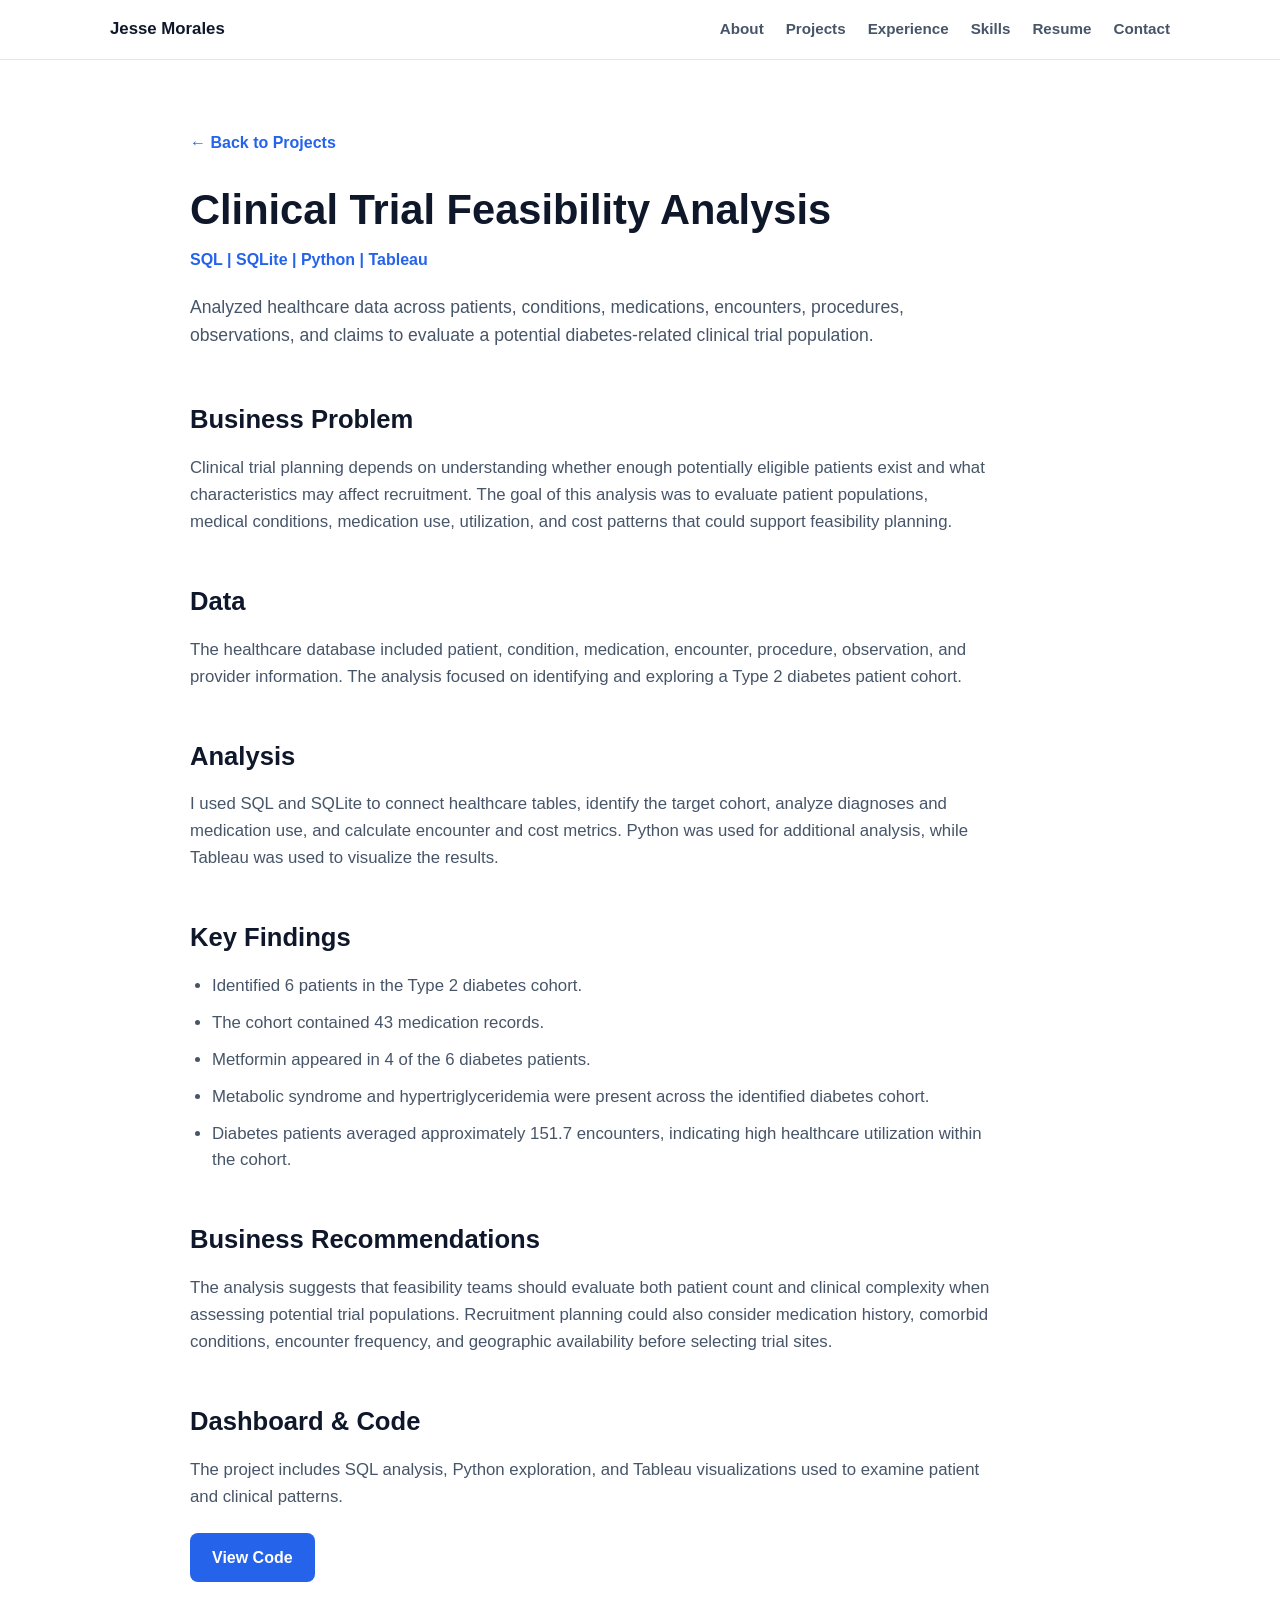
==== clinical-trial.html @ f99b3beb "Create clinical-trial.html" ====
<!DOCTYPE html>
<html lang="en">

<head>
  <meta charset="UTF-8">
  <meta name="viewport" content="width=device-width, initial-scale=1.0">

  <title>Clinical Trial Feasibility Analysis | Jesse Morales</title>

  <link rel="stylesheet" href="style.css">
</head>

<body>

  <nav class="navbar">
    <div class="nav-container">

      <a href="index.html" class="nav-logo">Jesse Morales</a>

      <div class="nav-links">
        <a href="index.html#about">About</a>
        <a href="index.html#projects">Projects</a>
        <a href="index.html#experience">Experience</a>
        <a href="index.html#skills">Skills</a>
        <a href="index.html#resume">Resume</a>
        <a href="index.html#contact">Contact</a>
      </div>

    </div>
  </nav>


  <section class="case-study">

    <div class="section-container">

      <a href="index.html#projects" class="back-link">
        ← Back to Projects
      </a>

      <h1>Clinical Trial Feasibility Analysis</h1>

      <p class="case-study-tools">
        SQL | SQLite | Python | Tableau
      </p>

      <p class="case-study-summary">
        Analyzed healthcare data across patients, conditions, medications,
        encounters, procedures, observations, and claims to evaluate a potential
        diabetes-related clinical trial population.
      </p>


      <div class="case-section">
        <h2>Business Problem</h2>

        <p>
          Clinical trial planning depends on understanding whether enough
          potentially eligible patients exist and what characteristics may
          affect recruitment. The goal of this analysis was to evaluate patient
          populations, medical conditions, medication use, utilization, and
          cost patterns that could support feasibility planning.
        </p>
      </div>


      <div class="case-section">
        <h2>Data</h2>

        <p>
          The healthcare database included patient, condition, medication,
          encounter, procedure, observation, and provider information.
          The analysis focused on identifying and exploring a Type 2 diabetes
          patient cohort.
        </p>
      </div>


      <div class="case-section">
        <h2>Analysis</h2>

        <p>
          I used SQL and SQLite to connect healthcare tables, identify the
          target cohort, analyze diagnoses and medication use, and calculate
          encounter and cost metrics. Python was used for additional analysis,
          while Tableau was used to visualize the results.
        </p>
      </div>


      <div class="case-section">
        <h2>Key Findings</h2>

        <ul>
          <li>
            Identified 6 patients in the Type 2 diabetes cohort.
          </li>

          <li>
            The cohort contained 43 medication records.
          </li>

          <li>
            Metformin appeared in 4 of the 6 diabetes patients.
          </li>

          <li>
            Metabolic syndrome and hypertriglyceridemia were present across
            the identified diabetes cohort.
          </li>

          <li>
            Diabetes patients averaged approximately 151.7 encounters,
            indicating high healthcare utilization within the cohort.
          </li>
        </ul>
      </div>


      <div class="case-section">
        <h2>Business Recommendations</h2>

        <p>
          The analysis suggests that feasibility teams should evaluate both
          patient count and clinical complexity when assessing potential trial
          populations. Recruitment planning could also consider medication
          history, comorbid conditions, encounter frequency, and geographic
          availability before selecting trial sites.
        </p>
      </div>


      <div class="case-section">
        <h2>Dashboard & Code</h2>

        <p>
          The project includes SQL analysis, Python exploration, and Tableau
          visualizations used to examine patient and clinical patterns.
        </p>

        <div class="case-buttons">

          <a href="https://github.com/jessemorales0216/clinical-trial-feasibility-analysis"
             target="_blank"
             class="button primary-button">
            View Code
          </a>

        </div>
      </div>

    </div>

  </section>

</body>
</html>
---- style.css ----
* {
  margin: 0;
  padding: 0;
  box-sizing: border-box;
}

body {
  font-family: Arial, sans-serif;
  background-color: #f8fafc;
  color: #1e293b;
  line-height: 1.6;
}

.hero {
  min-height: 100vh;
  display: flex;
  align-items: center;
  justify-content: center;
  padding: 40px 20px;
}

.hero-content {
  max-width: 850px;
  text-align: center;
}

.hero h1 {
  font-size: 3.5rem;
  margin-bottom: 10px;
  color: #0f172a;
}

.hero h2 {
  font-size: 1.8rem;
  margin-bottom: 18px;
  font-weight: 500;
  color: #2563eb;
}

.skills-line {
  font-size: 1.05rem;
  font-weight: 600;
  margin-bottom: 25px;
  color: #475569;
}

.hero-description {
  max-width: 700px;
  margin: 0 auto 30px;
  font-size: 1.1rem;
  color: #475569;
}

.hero-buttons {
  display: flex;
  justify-content: center;
  gap: 15px;
  flex-wrap: wrap;
}

.button {
  display: inline-block;
  padding: 12px 22px;
  border-radius: 8px;
  text-decoration: none;
  font-weight: 600;
  transition: 0.2s ease;
}

.primary-button {
  background-color: #2563eb;
  color: white;
}

.primary-button:hover {
  background-color: #1d4ed8;
}

.secondary-button {
  border: 1px solid #cbd5e1;
  color: #1e293b;
  background-color: white;
}

.secondary-button:hover {
  background-color: #f1f5f9;
}

@media (max-width: 600px) {
  .hero h1 {
    font-size: 2.5rem;
  }

  .hero h2 {
    font-size: 1.4rem;
  }

  .hero-description {
    font-size: 1rem;
  }
}
.about {
  background-color: #ffffff;
  padding: 90px 20px;
}

.section-container {
  max-width: 900px;
  margin: 0 auto;
}

.about h2 {
  font-size: 2rem;
  margin-bottom: 25px;
  color: #0f172a;
}

.about p {
  font-size: 1.05rem;
  color: #475569;
  margin-bottom: 18px;
}

.projects {
  background-color: #f8fafc;
  padding: 90px 20px;
}

.projects h2 {
  font-size: 2rem;
  margin-bottom: 15px;
  color: #0f172a;
}

.section-intro {
  max-width: 700px;
  color: #64748b;
  margin-bottom: 40px;
  font-size: 1.05rem;
}

.project-grid {
  display: grid;
  grid-template-columns: repeat(2, 1fr);
  gap: 24px;
}

.project-card {
  background-color: #ffffff;
  border: 1px solid #e2e8f0;
  border-radius: 12px;
  padding: 28px;
  box-shadow: 0 4px 14px rgba(15, 23, 42, 0.05);
}

.project-card h3 {
  font-size: 1.3rem;
  color: #0f172a;
  margin-bottom: 10px;
}

.project-tools {
  color: #2563eb;
  font-weight: 600;
  margin-bottom: 16px;
}

.project-card p {
  color: #475569;
  margin-bottom: 18px;
}

.project-link {
  color: #2563eb;
  text-decoration: none;
  font-weight: 600;
}

.project-link:hover {
  text-decoration: underline;
}

@media (max-width: 750px) {
  .project-grid {
    grid-template-columns: 1fr;
  }
}
.experience {
  background-color: #ffffff;
  padding: 90px 20px;
}

.experience h2 {
  font-size: 2rem;
  margin-bottom: 35px;
  color: #0f172a;
}

.experience-item {
  margin-bottom: 40px;
}

.experience-item:last-child {
  margin-bottom: 0;
}

.experience-item h3 {
  font-size: 1.3rem;
  color: #0f172a;
  margin-bottom: 4px;
}

.experience-company {
  color: #2563eb;
  font-weight: 600;
  margin-bottom: 15px;
}

.experience-item ul {
  padding-left: 20px;
}

.experience-item li {
  color: #475569;
  margin-bottom: 10px;
}

.skills {
  background-color: #f8fafc;
  padding: 90px 20px;
}

.skills h2 {
  font-size: 2rem;
  margin-bottom: 35px;
  color: #0f172a;
}

.skills-grid {
  display: grid;
  grid-template-columns: repeat(3, 1fr);
  gap: 24px;
}

.skills-card {
  background-color: #ffffff;
  border: 1px solid #e2e8f0;
  border-radius: 12px;
  padding: 24px;
  box-shadow: 0 4px 14px rgba(15, 23, 42, 0.04);
}

.skills-card h3 {
  font-size: 1.15rem;
  color: #0f172a;
  margin-bottom: 10px;
}

.skills-card p {
  color: #475569;
}
.resume {
  background-color: #ffffff;
  padding: 90px 20px;
}

.resume h2 {
  font-size: 2rem;
  margin-bottom: 15px;
  color: #0f172a;
}

.resume p {
  max-width: 650px;
  color: #475569;
  margin-bottom: 25px;
  font-size: 1.05rem;
}

.resume-buttons {
  display: flex;
  gap: 15px;
  flex-wrap: wrap;
}

.contact {
  background-color: #f8fafc;
  padding: 90px 20px;
}

.contact h2 {
  font-size: 2rem;
  margin-bottom: 15px;
  color: #0f172a;
}

.contact p {
  max-width: 650px;
  color: #475569;
  margin-bottom: 25px;
  font-size: 1.05rem;
}

.contact-links {
  display: flex;
  gap: 15px;
  flex-wrap: wrap;
}

.navbar {
  position: sticky;
  top: 0;
  z-index: 1000;
  background-color: rgba(255, 255, 255, 0.96);
  border-bottom: 1px solid #e2e8f0;
}

.nav-container {
  max-width: 1100px;
  margin: 0 auto;
  padding: 16px 20px;
  display: flex;
  justify-content: space-between;
  align-items: center;
}

.nav-logo {
  text-decoration: none;
  font-weight: 700;
  color: #0f172a;
  font-size: 1.05rem;
}

.nav-links {
  display: flex;
  gap: 22px;
}

.nav-links a {
  text-decoration: none;
  color: #475569;
  font-weight: 600;
  font-size: 0.95rem;
}

.nav-links a:hover {
  color: #2563eb;
}

html {
  scroll-behavior: smooth;
}

@media (max-width: 750px) {
  .nav-container {
    flex-direction: column;
    gap: 10px;
  }

  .nav-links {
    gap: 12px;
    flex-wrap: wrap;
    justify-content: center;
  }
}
.case-study {
  background-color: #ffffff;
  padding: 70px 20px 100px;
}

.back-link {
  display: inline-block;
  margin-bottom: 30px;
  color: #2563eb;
  text-decoration: none;
  font-weight: 600;
}

.back-link:hover {
  text-decoration: underline;
}

.case-study h1 {
  font-size: 2.6rem;
  line-height: 1.2;
  color: #0f172a;
  margin-bottom: 12px;
}

.case-study-tools {
  color: #2563eb;
  font-weight: 600;
  margin-bottom: 20px;
}

.case-study-summary {
  max-width: 760px;
  font-size: 1.1rem;
  color: #475569;
  margin-bottom: 50px;
}

.case-section {
  max-width: 800px;
  margin-bottom: 45px;
}

.case-section h2 {
  font-size: 1.6rem;
  color: #0f172a;
  margin-bottom: 15px;
}

.case-section p,
.case-section li {
  color: #475569;
  font-size: 1.05rem;
}

.case-section ul {
  padding-left: 22px;
}

.case-section li {
  margin-bottom: 10px;
}

.case-buttons {
  margin-top: 22px;
}

@media (max-width: 600px) {
  .case-study h1 {
    font-size: 2rem;
  }

  .case-study {
    padding-top: 50px;
  }
}
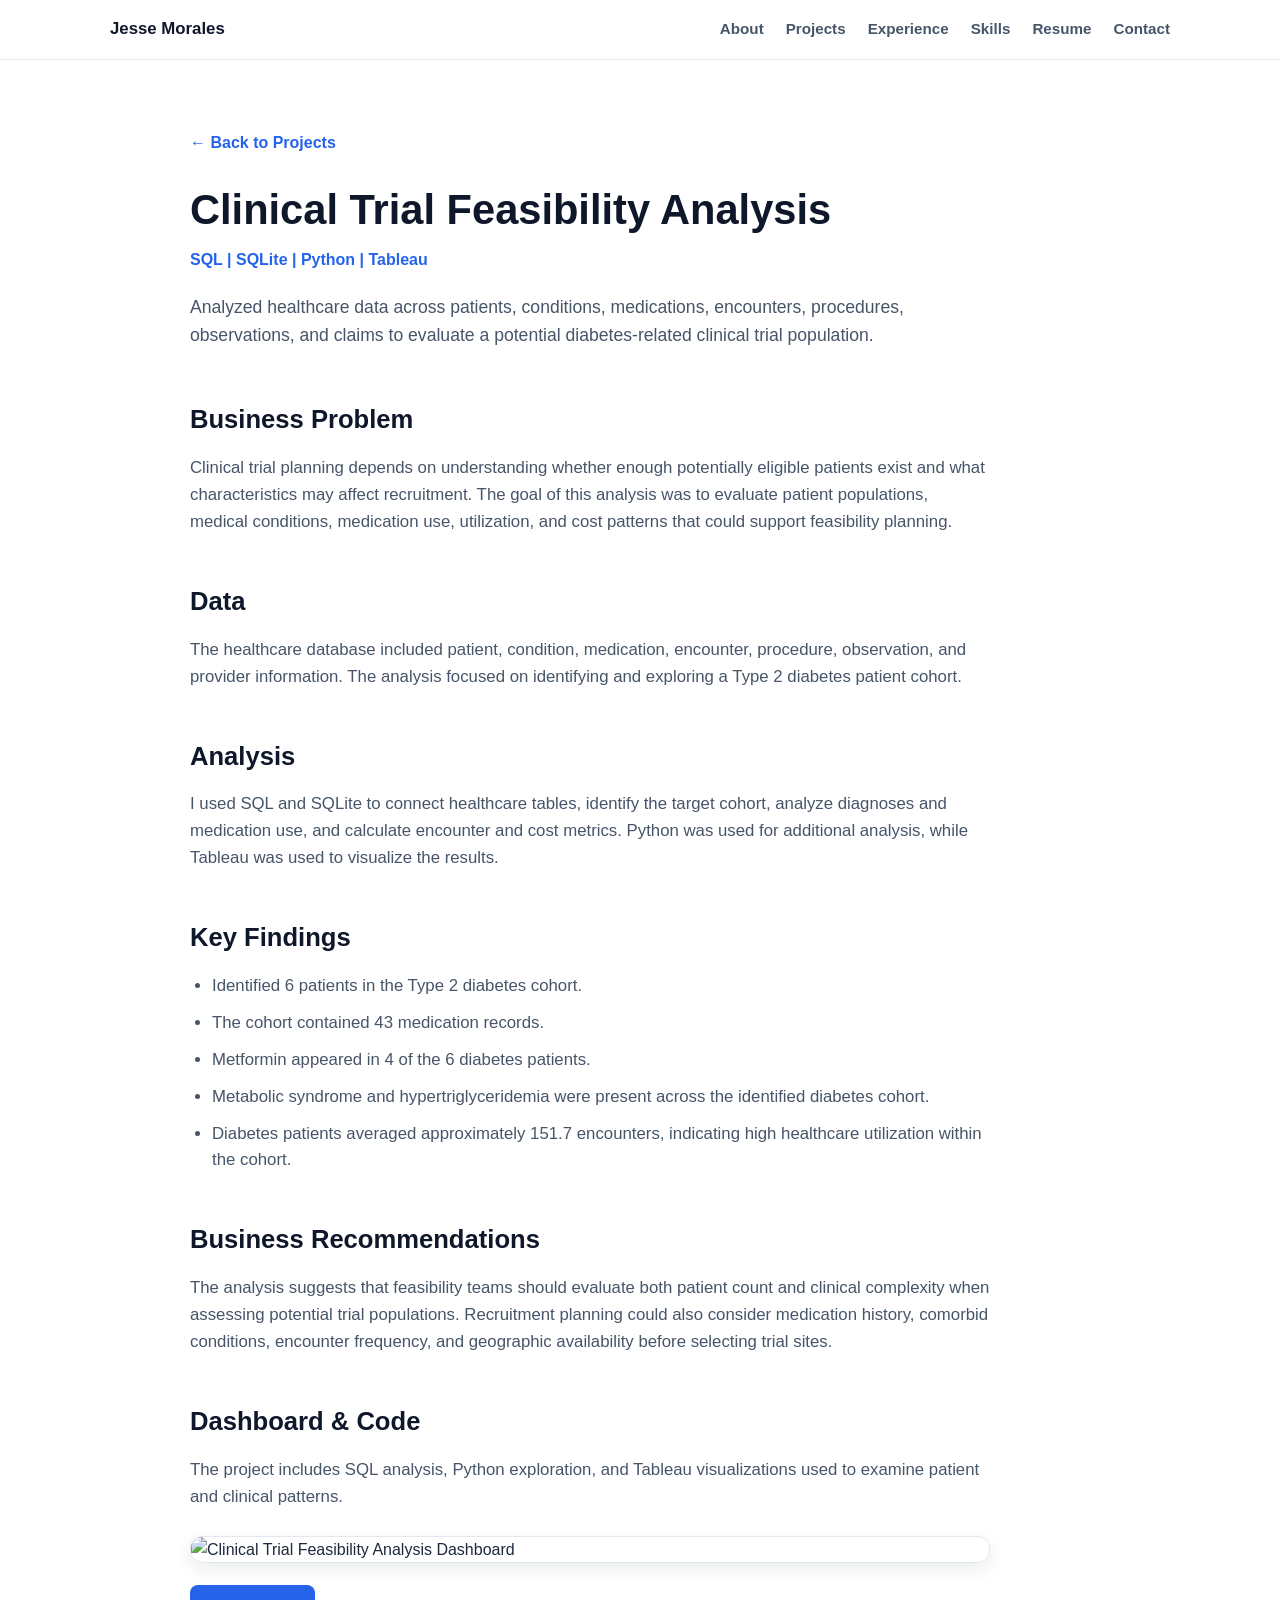
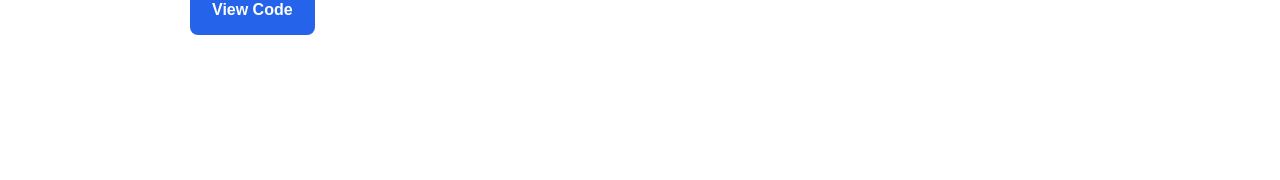
==== commit 4d58826c: "Update clinical-trial.html" ====
--- a/clinical-trial.html
+++ b/clinical-trial.html
@@ -138,6 +138,11 @@
           visualizations used to examine patient and clinical patterns.
         </p>
 
+<img
+  src="clinical-trial-dashboard.png"
+  alt="Clinical Trial Feasibility Analysis Dashboard"
+  class="dashboard-image">
+        
         <div class="case-buttons">
 
           <a href="https://github.com/jessemorales0216/clinical-trial-feasibility-analysis"
--- a/style.css
+++ b/style.css
@@ -439,3 +439,23 @@
   }
 }
 
+.dashboard-image {
+  width: 100%;
+  max-width: 1000px;
+  margin-top: 25px;
+  border-radius: 12px;
+  border: 1px solid #e2e8f0;
+  box-shadow: 0 6px 18px rgba(15, 23, 42, 0.08);
+  display: block;
+}
+
+
+.project-image {
+  width: 100%;
+  height: 220px;
+  object-fit: cover;
+  object-position: top;
+  border-radius: 10px;
+  margin: 16px 0;
+  border: 1px solid #e2e8f0;
+}
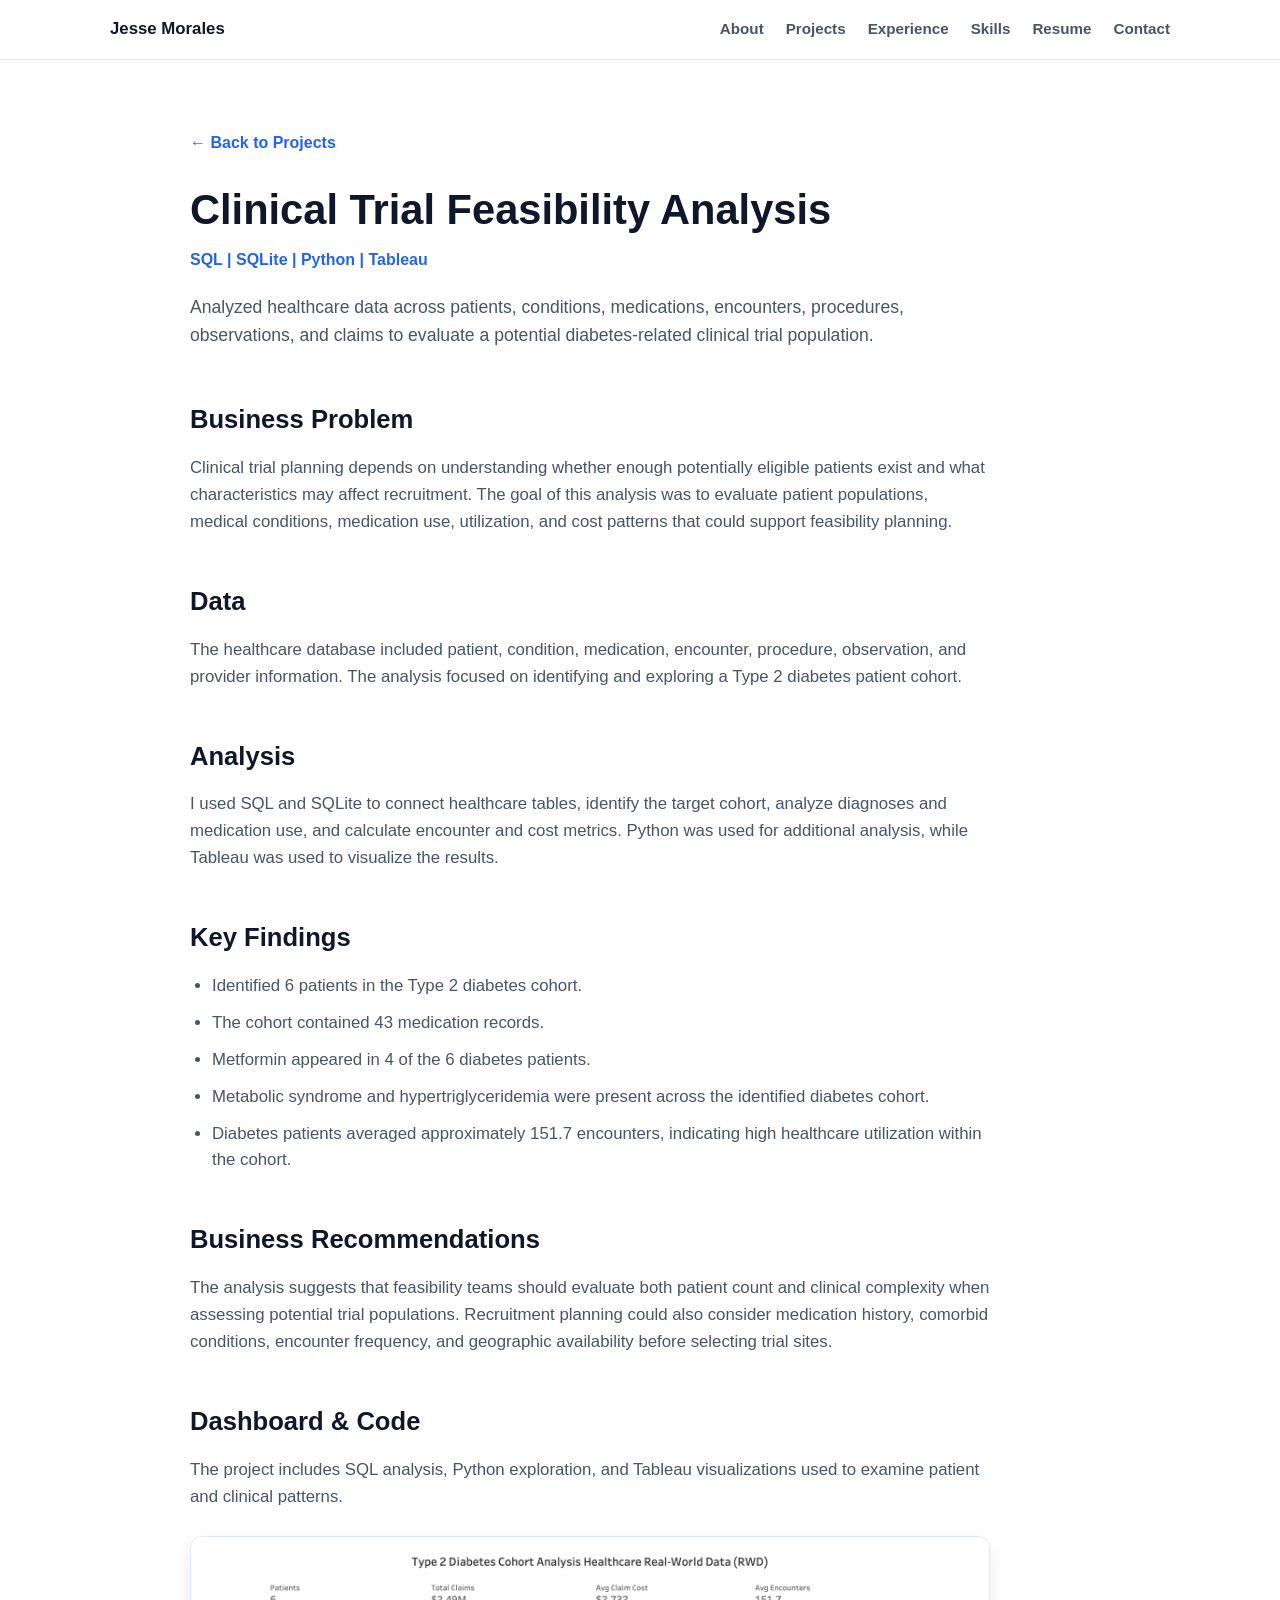
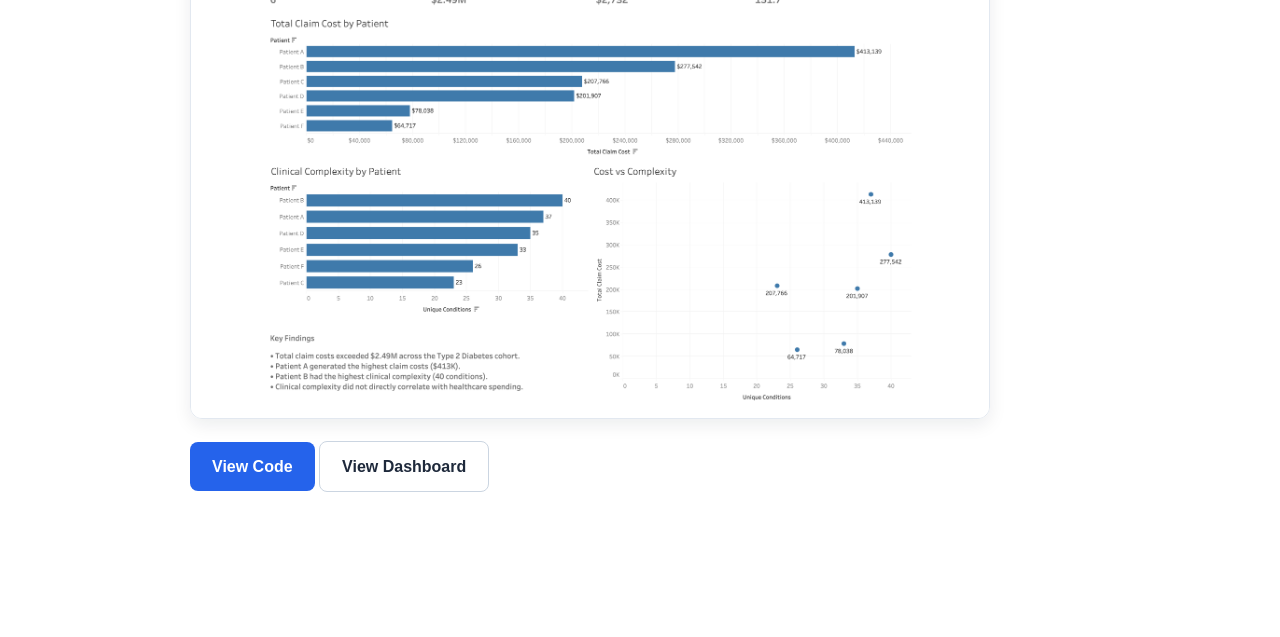
==== commit 7deabdce: "Update clinical-trial.html" ====
--- a/clinical-trial.html
+++ b/clinical-trial.html
@@ -151,6 +151,12 @@
             View Code
           </a>
 
+          <a href="https://public.tableau.com/app/profile/jesse.morales2105/viz/diabetes_dashboard_17810730917560/Dashboard1"
+   target="_blank"
+   class="button secondary-button">
+  View Dashboard
+</a>
+
         </div>
       </div>
 
--- a/style.css
+++ b/style.css
@@ -459,3 +459,134 @@
   margin: 16px 0;
   border: 1px solid #e2e8f0;
 }
+
+
+.project-card {
+  transition: transform 0.2s ease, box-shadow 0.2s ease;
+}
+
+.project-card:hover {
+  transform: translateY(-4px);
+  box-shadow: 0 10px 24px rgba(15, 23, 42, 0.10);
+}
+
+
+.education {
+  background-color: #ffffff;
+  padding: 90px 20px;
+}
+
+.education h2 {
+  font-size: 2rem;
+  margin-bottom: 30px;
+  color: #0f172a;
+}
+
+.education-item h3 {
+  font-size: 1.3rem;
+  color: #0f172a;
+  margin-bottom: 6px;
+}
+
+.education-school {
+  color: #2563eb;
+  font-weight: 600;
+  margin-bottom: 12px;
+}
+
+.education-item p {
+  color: #475569;
+  max-width: 750px;
+}
+
+
+.footer {
+  background-color: #0f172a;
+  color: #cbd5e1;
+  padding: 28px 20px;
+}
+
+.footer .section-container {
+  display: flex;
+  justify-content: space-between;
+  align-items: center;
+  gap: 20px;
+  flex-wrap: wrap;
+}
+
+.footer p {
+  margin: 0;
+}
+
+.footer-links {
+  display: flex;
+  gap: 18px;
+  flex-wrap: wrap;
+}
+
+.footer-links a {
+  color: #ffffff;
+  text-decoration: none;
+  font-weight: 600;
+}
+
+.footer-links a:hover {
+  text-decoration: underline;
+}
+
+
+@media (max-width: 600px) {
+
+  .nav-container {
+    padding: 14px 16px;
+  }
+
+  .nav-links {
+    gap: 10px;
+  }
+
+  .nav-links a {
+    font-size: 0.85rem;
+  }
+
+  .hero {
+    min-height: auto;
+    padding: 90px 20px 70px;
+  }
+
+  .hero h1 {
+    font-size: 2.3rem;
+  }
+
+  .hero h2 {
+    font-size: 1.25rem;
+  }
+
+  .hero-buttons {
+    flex-direction: column;
+    align-items: stretch;
+  }
+
+  .hero-buttons .button {
+    text-align: center;
+  }
+
+  .about,
+  .projects,
+  .experience,
+  .education,
+  .skills,
+  .resume,
+  .contact {
+    padding: 65px 20px;
+  }
+
+  .project-image {
+    height: 180px;
+  }
+
+  .footer .section-container {
+    flex-direction: column;
+    align-items: flex-start;
+  }
+}
